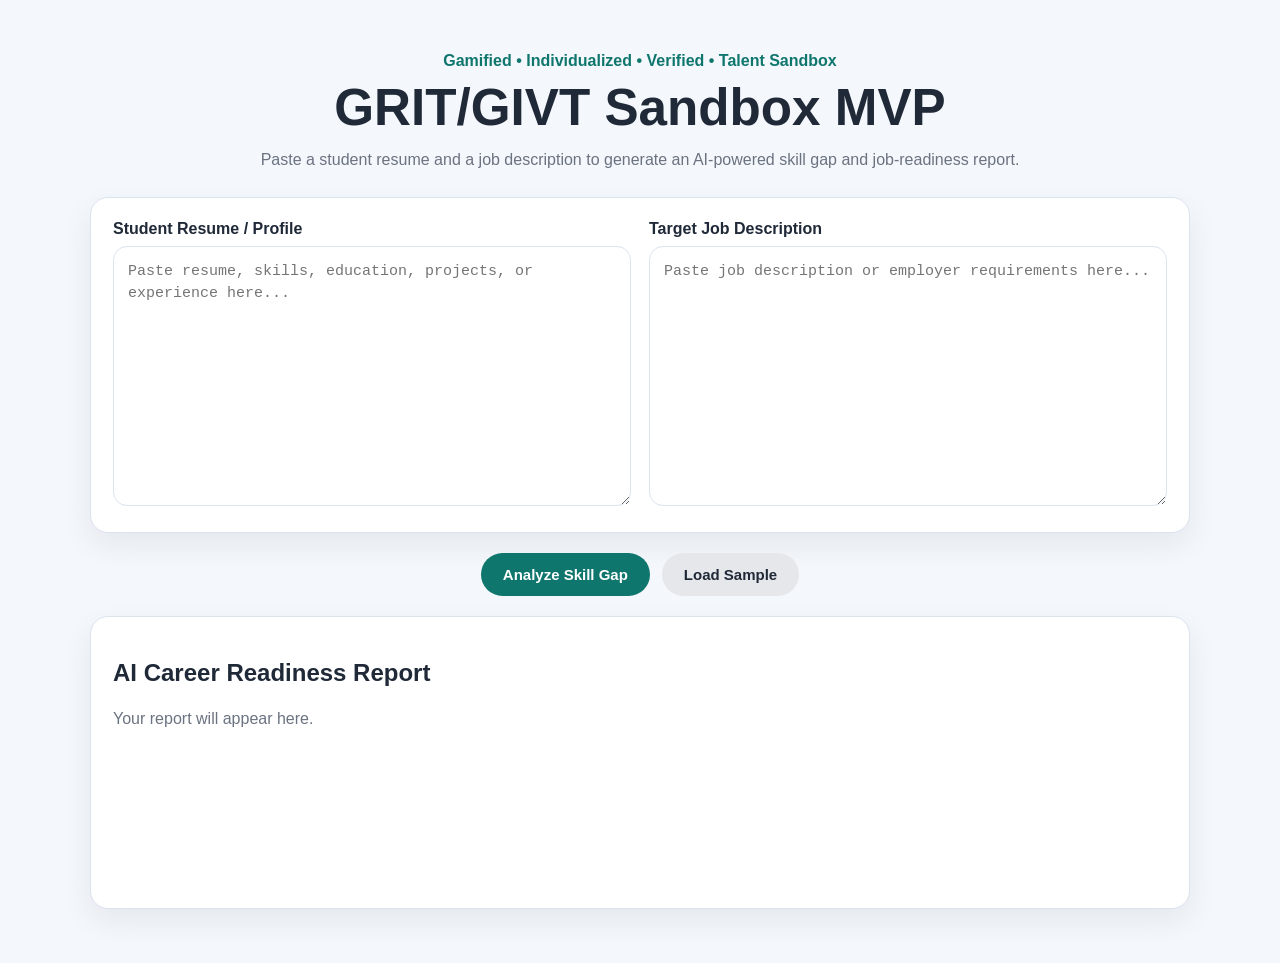
==== index.html @ 6601cc9b "Initial GRIT Sandbox MVP" ====
<!DOCTYPE html>
<html lang="en">
<head>
  <meta charset="UTF-8" />
  <meta name="viewport" content="width=device-width, initial-scale=1.0" />
  <title>GRIT/GIVT Sandbox MVP</title>
  <link rel="stylesheet" href="style.css" />
</head>
<body>
  <main class="container">
    <section class="hero">
      <p class="eyebrow">Gamified • Individualized • Verified • Talent Sandbox</p>
      <h1>GRIT/GIVT Sandbox MVP</h1>
      <p class="subtitle">Paste a student resume and a job description to generate an AI-powered skill gap and job-readiness report.</p>
    </section>

    <section class="card grid">
      <div>
        <label for="resume">Student Resume / Profile</label>
        <textarea id="resume" placeholder="Paste resume, skills, education, projects, or experience here..."></textarea>
      </div>
      <div>
        <label for="jobDescription">Target Job Description</label>
        <textarea id="jobDescription" placeholder="Paste job description or employer requirements here..."></textarea>
      </div>
    </section>

    <section class="actions">
      <button id="analyzeBtn">Analyze Skill Gap</button>
      <button id="demoBtn" class="secondary">Load Sample</button>
    </section>

    <section id="status" class="status hidden"></section>

    <section class="card">
      <h2>AI Career Readiness Report</h2>
      <div id="report" class="report empty">Your report will appear here.</div>
    </section>
  </main>

  <script src="app.js"></script>
</body>
</html>
---- style.css ----
:root {
  --bg: #f4f7fb;
  --card: #ffffff;
  --text: #1f2937;
  --muted: #6b7280;
  --primary: #0f766e;
  --primary-dark: #115e59;
  --border: #dbe3ef;
}

* { box-sizing: border-box; }
body {
  margin: 0;
  font-family: Arial, Helvetica, sans-serif;
  background: var(--bg);
  color: var(--text);
}
.container {
  width: min(1100px, 92%);
  margin: 0 auto;
  padding: 36px 0;
}
.hero {
  text-align: center;
  margin-bottom: 24px;
}
.eyebrow {
  color: var(--primary);
  font-weight: 700;
  margin-bottom: 8px;
}
h1 {
  font-size: clamp(2rem, 4vw, 3.5rem);
  margin: 0 0 10px;
}
.subtitle {
  color: var(--muted);
  max-width: 760px;
  margin: 0 auto;
  line-height: 1.6;
}
.card {
  background: var(--card);
  border: 1px solid var(--border);
  border-radius: 18px;
  padding: 22px;
  box-shadow: 0 12px 30px rgba(31, 41, 55, 0.07);
  margin-bottom: 18px;
}
.grid {
  display: grid;
  grid-template-columns: repeat(2, 1fr);
  gap: 18px;
}
label {
  display: block;
  font-weight: 700;
  margin-bottom: 8px;
}
textarea {
  width: 100%;
  min-height: 260px;
  resize: vertical;
  border: 1px solid var(--border);
  border-radius: 14px;
  padding: 14px;
  font-size: 15px;
  line-height: 1.5;
  outline: none;
}
textarea:focus {
  border-color: var(--primary);
  box-shadow: 0 0 0 3px rgba(15, 118, 110, 0.15);
}
.actions {
  display: flex;
  gap: 12px;
  justify-content: center;
  margin: 20px 0;
}
button {
  border: none;
  background: var(--primary);
  color: white;
  padding: 13px 22px;
  border-radius: 999px;
  font-size: 15px;
  font-weight: 700;
  cursor: pointer;
}
button:hover { background: var(--primary-dark); }
button:disabled { opacity: 0.65; cursor: not-allowed; }
button.secondary {
  background: #e5e7eb;
  color: var(--text);
}
.status {
  padding: 12px 16px;
  border-radius: 12px;
  background: #ecfeff;
  border: 1px solid #a5f3fc;
  margin-bottom: 18px;
  text-align: center;
}
.hidden { display: none; }
.report {
  min-height: 180px;
  white-space: pre-wrap;
  line-height: 1.65;
}
.report.empty { color: var(--muted); }
@media (max-width: 800px) {
  .grid { grid-template-columns: 1fr; }
  .actions { flex-direction: column; }
  button { width: 100%; }
}
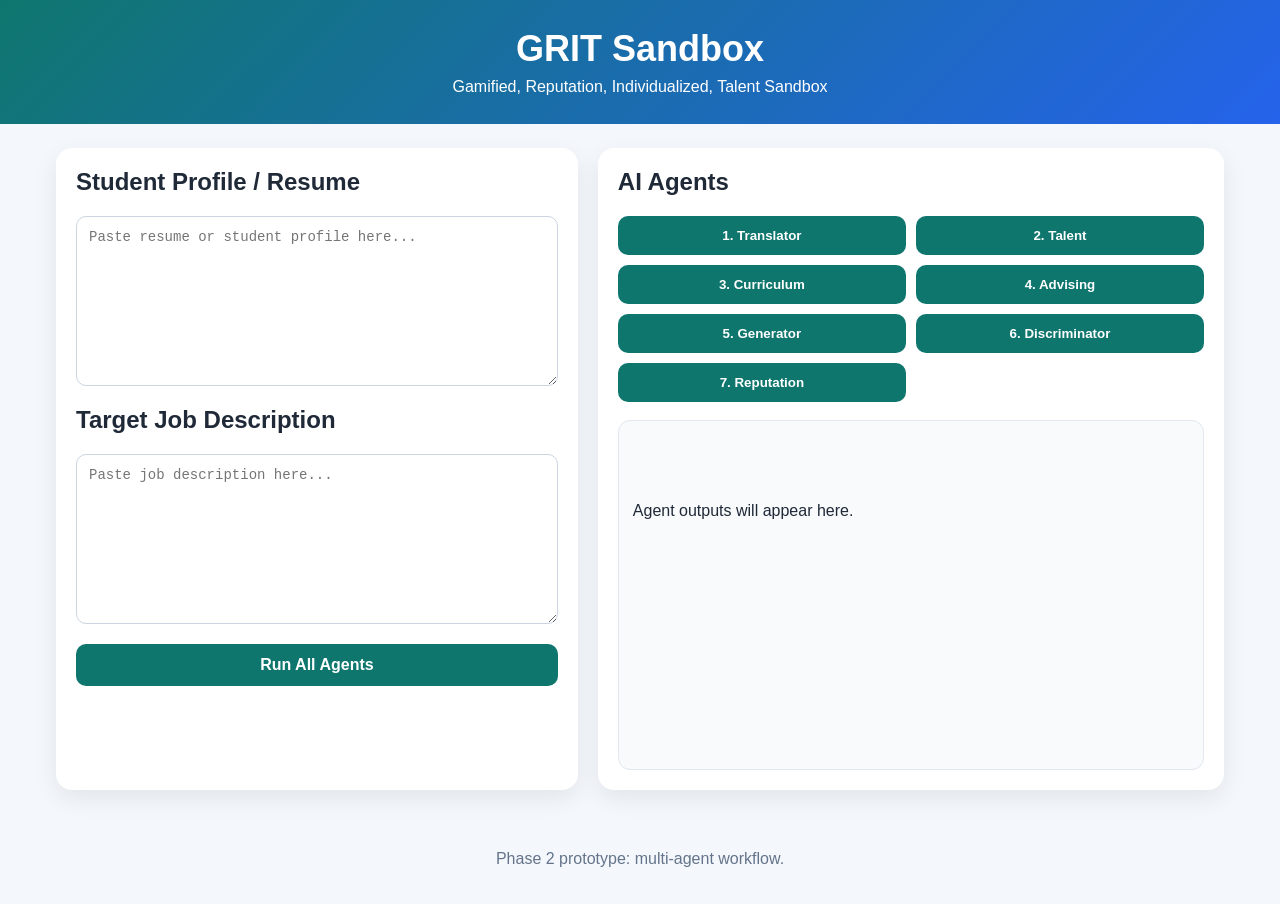
==== commit 7a40b100: "Phase 2 - Multi-Agent Workflow" ====
--- a/index.html
+++ b/index.html
@@ -3,40 +3,47 @@
 <head>
   <meta charset="UTF-8" />
   <meta name="viewport" content="width=device-width, initial-scale=1.0" />
-  <title>GRIT/GIVT Sandbox MVP</title>
+  <title>GRIT Sandbox MVP - Phase 2</title>
   <link rel="stylesheet" href="style.css" />
 </head>
 <body>
-  <main class="container">
-    <section class="hero">
-      <p class="eyebrow">Gamified • Individualized • Verified • Talent Sandbox</p>
-      <h1>GRIT/GIVT Sandbox MVP</h1>
-      <p class="subtitle">Paste a student resume and a job description to generate an AI-powered skill gap and job-readiness report.</p>
+  <header>
+    <h1>GRIT Sandbox</h1>
+    <p>Gamified, Reputation, Individualized, Talent Sandbox</p>
+  </header>
+
+  <main class="layout">
+    <section class="card input-card">
+      <h2>Student Profile / Resume</h2>
+      <textarea id="resume" placeholder="Paste resume or student profile here..."></textarea>
+
+      <h2>Target Job Description</h2>
+      <textarea id="job" placeholder="Paste job description here..."></textarea>
+
+      <button id="runAllBtn">Run All Agents</button>
+      <p id="status"></p>
     </section>
 
-    <section class="card grid">
-      <div>
-        <label for="resume">Student Resume / Profile</label>
-        <textarea id="resume" placeholder="Paste resume, skills, education, projects, or experience here..."></textarea>
+    <section class="card agent-card">
+      <h2>AI Agents</h2>
+      <div class="agent-buttons">
+        <button data-agent="translator">1. Translator</button>
+        <button data-agent="talent">2. Talent</button>
+        <button data-agent="curriculum">3. Curriculum</button>
+        <button data-agent="advising">4. Advising</button>
+        <button data-agent="generator">5. Generator</button>
+        <button data-agent="discriminator">6. Discriminator</button>
+        <button data-agent="reputation">7. Reputation</button>
       </div>
-      <div>
-        <label for="jobDescription">Target Job Description</label>
-        <textarea id="jobDescription" placeholder="Paste job description or employer requirements here..."></textarea>
+      <div id="results" class="results">
+        <p>Agent outputs will appear here.</p>
       </div>
     </section>
+  </main>
 
-    <section class="actions">
-      <button id="analyzeBtn">Analyze Skill Gap</button>
-      <button id="demoBtn" class="secondary">Load Sample</button>
-    </section>
-
-    <section id="status" class="status hidden"></section>
-
-    <section class="card">
-      <h2>AI Career Readiness Report</h2>
-      <div id="report" class="report empty">Your report will appear here.</div>
-    </section>
-  </main>
+  <footer>
+    <p>Phase 2 prototype: multi-agent workflow.</p>
+  </footer>
 
   <script src="app.js"></script>
 </body>
--- a/style.css
+++ b/style.css
@@ -1,116 +1,81 @@
-:root {
-  --bg: #f4f7fb;
-  --card: #ffffff;
-  --text: #1f2937;
-  --muted: #6b7280;
-  --primary: #0f766e;
-  --primary-dark: #115e59;
-  --border: #dbe3ef;
-}
-
 * { box-sizing: border-box; }
 body {
   margin: 0;
-  font-family: Arial, Helvetica, sans-serif;
-  background: var(--bg);
-  color: var(--text);
+  font-family: Arial, sans-serif;
+  background: #f4f7fb;
+  color: #1f2937;
 }
-.container {
-  width: min(1100px, 92%);
-  margin: 0 auto;
-  padding: 36px 0;
+header {
+  background: linear-gradient(135deg, #0f766e, #2563eb);
+  color: white;
+  padding: 28px;
+  text-align: center;
 }
-.hero {
-  text-align: center;
-  margin-bottom: 24px;
-}
-.eyebrow {
-  color: var(--primary);
-  font-weight: 700;
-  margin-bottom: 8px;
-}
-h1 {
-  font-size: clamp(2rem, 4vw, 3.5rem);
-  margin: 0 0 10px;
-}
-.subtitle {
-  color: var(--muted);
-  max-width: 760px;
-  margin: 0 auto;
-  line-height: 1.6;
+header h1 { margin: 0; font-size: 36px; }
+header p { margin: 8px 0 0; }
+.layout {
+  max-width: 1200px;
+  margin: 24px auto;
+  padding: 0 16px;
+  display: grid;
+  grid-template-columns: 1fr 1.2fr;
+  gap: 20px;
 }
 .card {
-  background: var(--card);
-  border: 1px solid var(--border);
-  border-radius: 18px;
-  padding: 22px;
-  box-shadow: 0 12px 30px rgba(31, 41, 55, 0.07);
-  margin-bottom: 18px;
+  background: white;
+  border-radius: 16px;
+  padding: 20px;
+  box-shadow: 0 8px 24px rgba(15, 23, 42, 0.08);
 }
-.grid {
-  display: grid;
-  grid-template-columns: repeat(2, 1fr);
-  gap: 18px;
-}
-label {
-  display: block;
-  font-weight: 700;
-  margin-bottom: 8px;
-}
+h2 { margin-top: 0; }
 textarea {
   width: 100%;
-  min-height: 260px;
+  height: 170px;
+  padding: 12px;
+  margin-bottom: 16px;
+  border: 1px solid #cbd5e1;
+  border-radius: 10px;
   resize: vertical;
-  border: 1px solid var(--border);
-  border-radius: 14px;
-  padding: 14px;
-  font-size: 15px;
-  line-height: 1.5;
-  outline: none;
-}
-textarea:focus {
-  border-color: var(--primary);
-  box-shadow: 0 0 0 3px rgba(15, 118, 110, 0.15);
-}
-.actions {
-  display: flex;
-  gap: 12px;
-  justify-content: center;
-  margin: 20px 0;
+  font-size: 14px;
 }
 button {
-  border: none;
-  background: var(--primary);
+  border: 0;
+  border-radius: 10px;
+  padding: 12px 14px;
+  background: #0f766e;
   color: white;
-  padding: 13px 22px;
-  border-radius: 999px;
-  font-size: 15px;
   font-weight: 700;
   cursor: pointer;
 }
-button:hover { background: var(--primary-dark); }
-button:disabled { opacity: 0.65; cursor: not-allowed; }
-button.secondary {
-  background: #e5e7eb;
-  color: var(--text);
+button:hover { background: #115e59; }
+#runAllBtn { width: 100%; font-size: 16px; }
+.agent-buttons {
+  display: grid;
+  grid-template-columns: repeat(2, minmax(0, 1fr));
+  gap: 10px;
+  margin-bottom: 18px;
 }
-.status {
-  padding: 12px 16px;
+.results {
+  background: #f8fafc;
+  border: 1px solid #e2e8f0;
   border-radius: 12px;
-  background: #ecfeff;
-  border: 1px solid #a5f3fc;
-  margin-bottom: 18px;
-  text-align: center;
+  padding: 14px;
+  min-height: 350px;
+  white-space: pre-wrap;
+  line-height: 1.5;
 }
-.hidden { display: none; }
-.report {
-  min-height: 180px;
-  white-space: pre-wrap;
-  line-height: 1.65;
+.agent-output {
+  border-bottom: 1px solid #e2e8f0;
+  padding-bottom: 16px;
+  margin-bottom: 16px;
 }
-.report.empty { color: var(--muted); }
-@media (max-width: 800px) {
-  .grid { grid-template-columns: 1fr; }
-  .actions { flex-direction: column; }
-  button { width: 100%; }
+.agent-output h3 {
+  color: #0f766e;
+  margin-bottom: 8px;
 }
+#status { color: #2563eb; font-weight: 700; }
+footer { text-align: center; padding: 20px; color: #64748b; }
+@media (max-width: 850px) {
+  .layout { grid-template-columns: 1fr; }
+  .agent-buttons { grid-template-columns: 1fr; }
+}
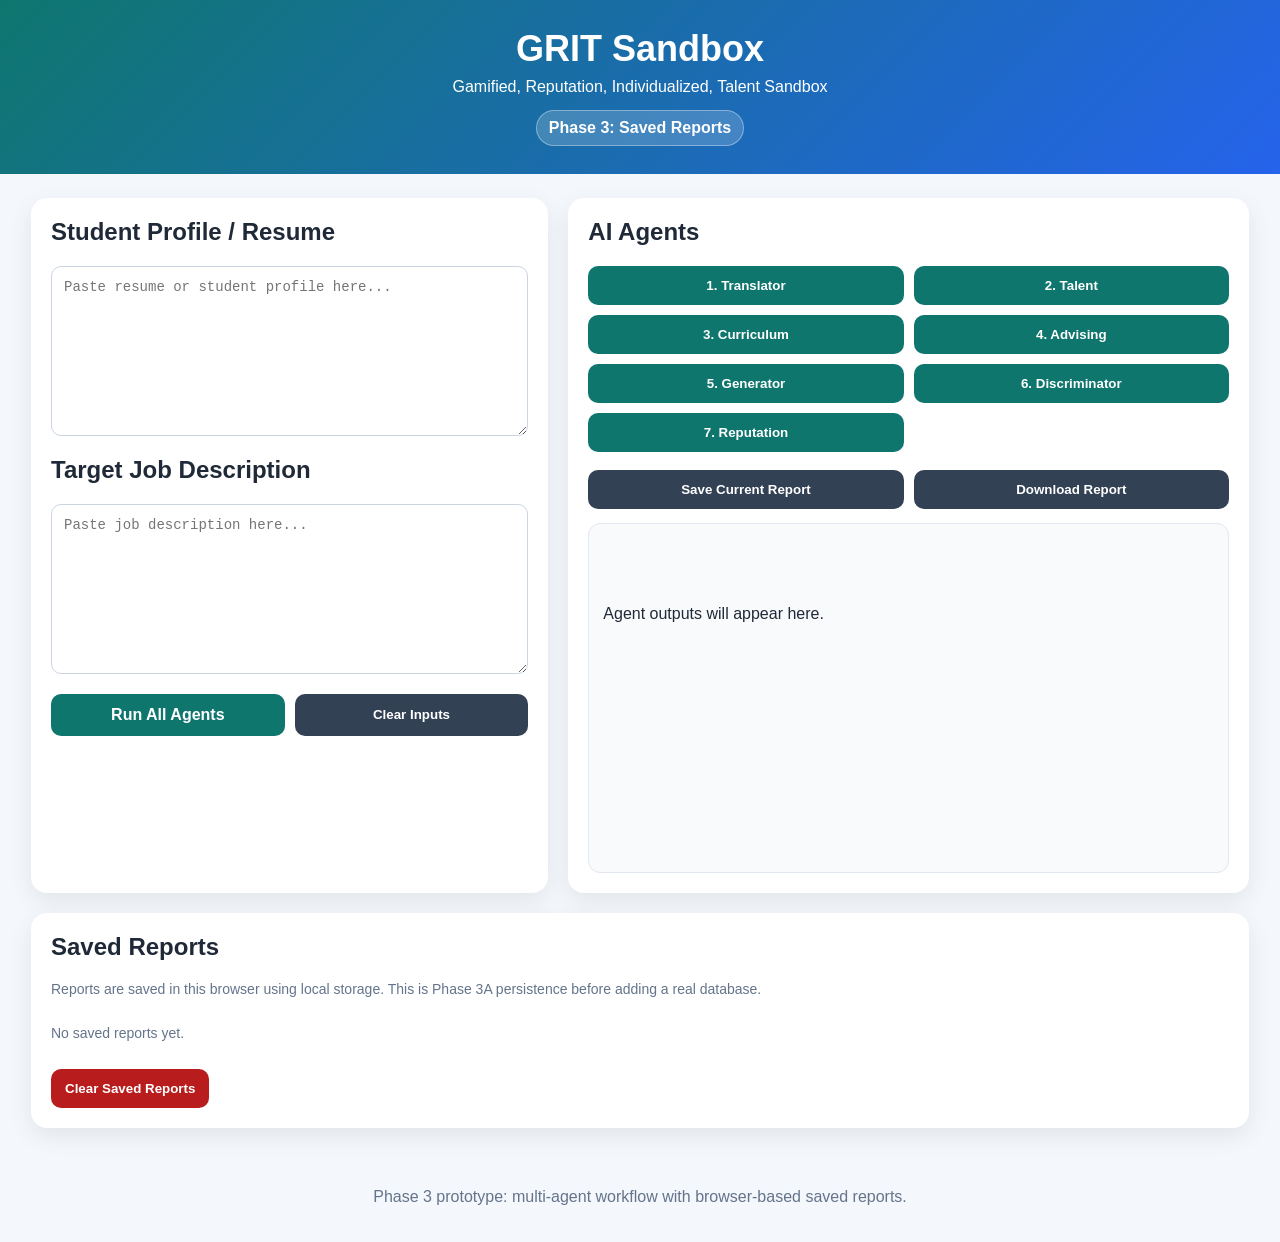
==== commit 48e6aa24: "Add files via upload" ====
--- a/index.html
+++ b/index.html
@@ -3,13 +3,14 @@
 <head>
   <meta charset="UTF-8" />
   <meta name="viewport" content="width=device-width, initial-scale=1.0" />
-  <title>GRIT Sandbox MVP - Phase 2</title>
+  <title>GRIT Sandbox MVP - Phase 3</title>
   <link rel="stylesheet" href="style.css" />
 </head>
 <body>
   <header>
     <h1>GRIT Sandbox</h1>
     <p>Gamified, Reputation, Individualized, Talent Sandbox</p>
+    <span class="phase-pill">Phase 3: Saved Reports</span>
   </header>
 
   <main class="layout">
@@ -20,7 +21,10 @@
       <h2>Target Job Description</h2>
       <textarea id="job" placeholder="Paste job description here..."></textarea>
 
-      <button id="runAllBtn">Run All Agents</button>
+      <div class="button-row">
+        <button id="runAllBtn">Run All Agents</button>
+        <button id="clearBtn" class="secondary">Clear Inputs</button>
+      </div>
       <p id="status"></p>
     </section>
 
@@ -35,14 +39,27 @@
         <button data-agent="discriminator">6. Discriminator</button>
         <button data-agent="reputation">7. Reputation</button>
       </div>
+
+      <div class="report-actions">
+        <button id="saveReportBtn" class="secondary">Save Current Report</button>
+        <button id="downloadReportBtn" class="secondary">Download Report</button>
+      </div>
+
       <div id="results" class="results">
         <p>Agent outputs will appear here.</p>
       </div>
     </section>
+
+    <section class="card history-card">
+      <h2>Saved Reports</h2>
+      <p class="small">Reports are saved in this browser using local storage. This is Phase 3A persistence before adding a real database.</p>
+      <div id="historyList" class="history-list"></div>
+      <button id="clearHistoryBtn" class="danger">Clear Saved Reports</button>
+    </section>
   </main>
 
   <footer>
-    <p>Phase 2 prototype: multi-agent workflow.</p>
+    <p>Phase 3 prototype: multi-agent workflow with browser-based saved reports.</p>
   </footer>
 
   <script src="app.js"></script>
--- a/style.css
+++ b/style.css
@@ -12,13 +12,21 @@
   text-align: center;
 }
 header h1 { margin: 0; font-size: 36px; }
-header p { margin: 8px 0 0; }
+header p { margin: 8px 0 14px; }
+.phase-pill {
+  display: inline-block;
+  background: rgba(255,255,255,0.18);
+  border: 1px solid rgba(255,255,255,0.35);
+  padding: 8px 12px;
+  border-radius: 999px;
+  font-weight: 700;
+}
 .layout {
-  max-width: 1200px;
+  max-width: 1250px;
   margin: 24px auto;
   padding: 0 16px;
   display: grid;
-  grid-template-columns: 1fr 1.2fr;
+  grid-template-columns: 0.95fr 1.25fr;
   gap: 20px;
 }
 .card {
@@ -27,6 +35,7 @@
   padding: 20px;
   box-shadow: 0 8px 24px rgba(15, 23, 42, 0.08);
 }
+.history-card { grid-column: 1 / -1; }
 h2 { margin-top: 0; }
 textarea {
   width: 100%;
@@ -48,13 +57,23 @@
   cursor: pointer;
 }
 button:hover { background: #115e59; }
-#runAllBtn { width: 100%; font-size: 16px; }
+.secondary { background: #334155; }
+.secondary:hover { background: #1e293b; }
+.danger { background: #b91c1c; margin-top: 14px; }
+.danger:hover { background: #991b1b; }
+.button-row, .report-actions {
+  display: grid;
+  grid-template-columns: 1fr 1fr;
+  gap: 10px;
+}
+#runAllBtn { font-size: 16px; }
 .agent-buttons {
   display: grid;
   grid-template-columns: repeat(2, minmax(0, 1fr));
   gap: 10px;
   margin-bottom: 18px;
 }
+.report-actions { margin-bottom: 14px; }
 .results {
   background: #f8fafc;
   border: 1px solid #e2e8f0;
@@ -74,8 +93,22 @@
   margin-bottom: 8px;
 }
 #status { color: #2563eb; font-weight: 700; }
+.small { color: #64748b; font-size: 14px; }
+.history-list {
+  display: grid;
+  gap: 12px;
+}
+.history-item {
+  border: 1px solid #e2e8f0;
+  border-radius: 12px;
+  padding: 14px;
+  background: #f8fafc;
+}
+.history-item h3 { margin: 0 0 8px; color: #0f766e; }
+.history-meta { color: #64748b; font-size: 13px; margin-bottom: 10px; }
+.history-buttons { display: flex; gap: 10px; flex-wrap: wrap; }
 footer { text-align: center; padding: 20px; color: #64748b; }
 @media (max-width: 850px) {
   .layout { grid-template-columns: 1fr; }
-  .agent-buttons { grid-template-columns: 1fr; }
+  .agent-buttons, .button-row, .report-actions { grid-template-columns: 1fr; }
 }
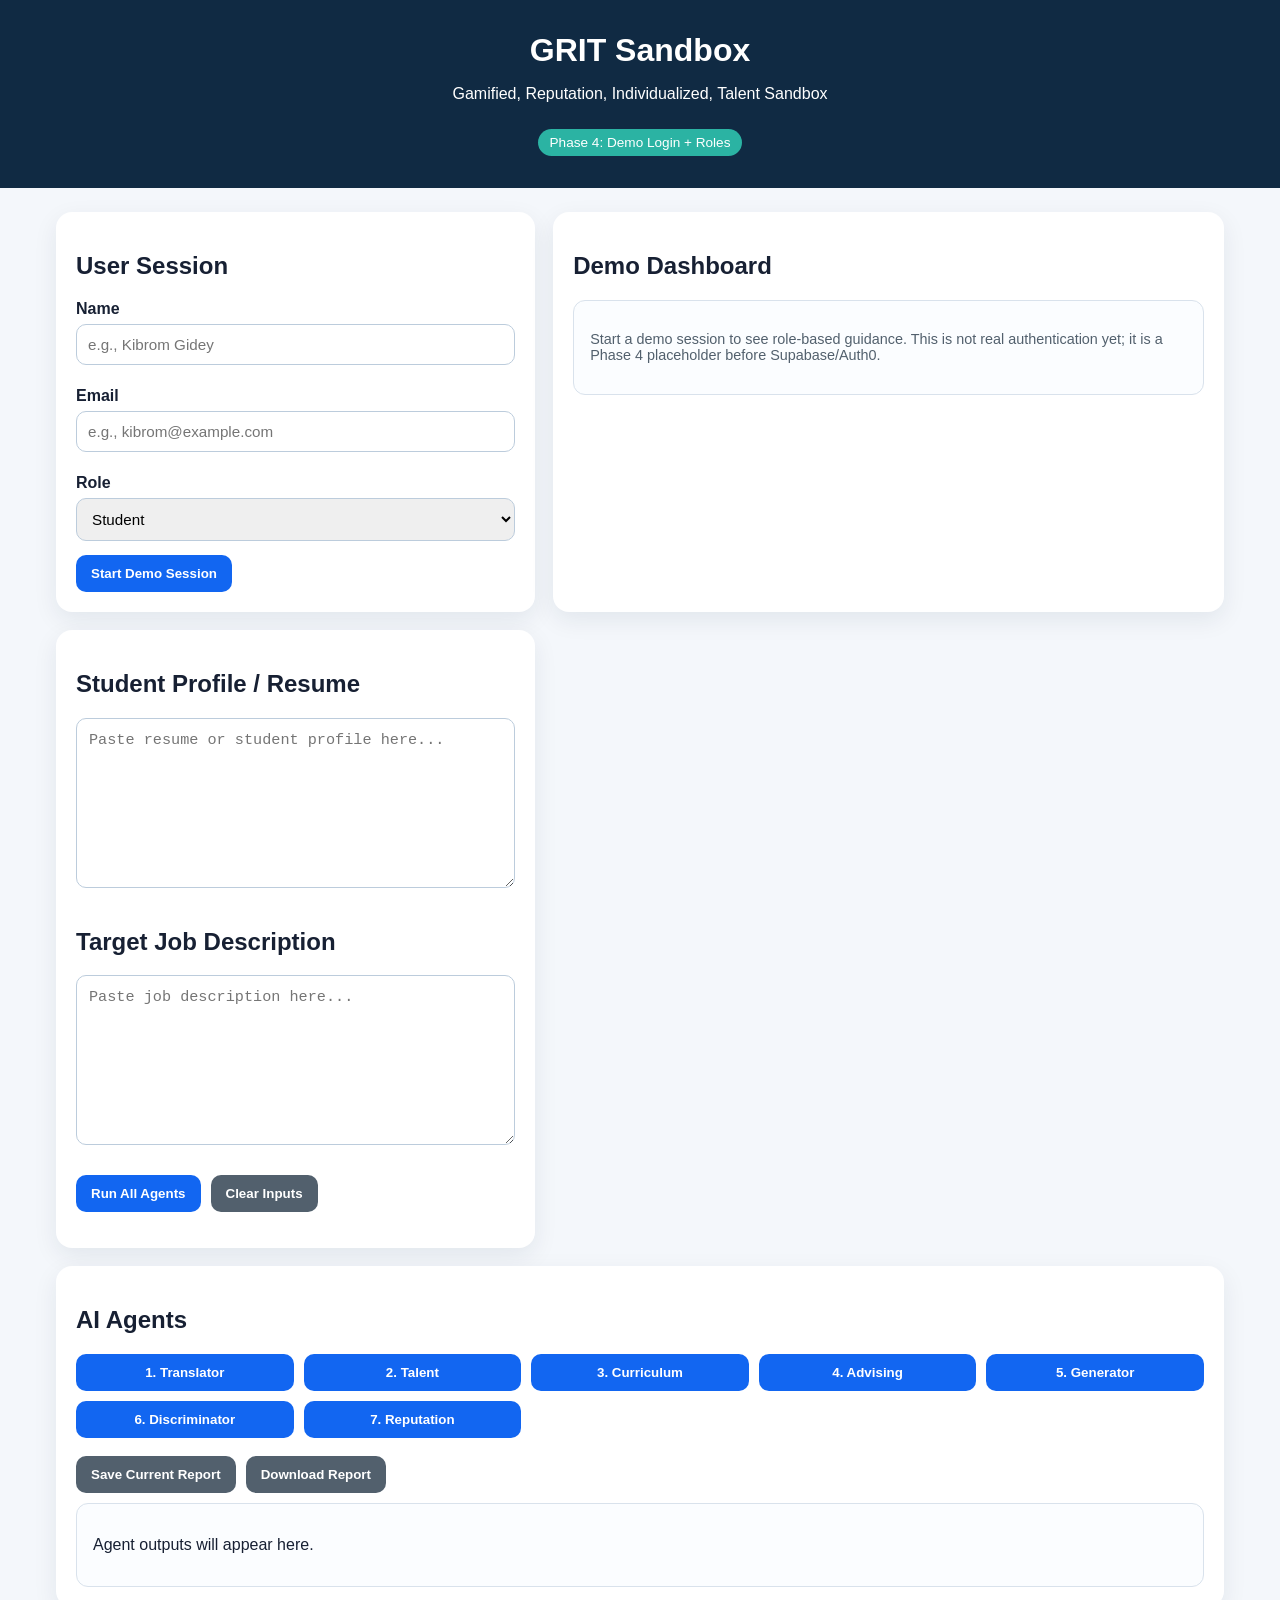
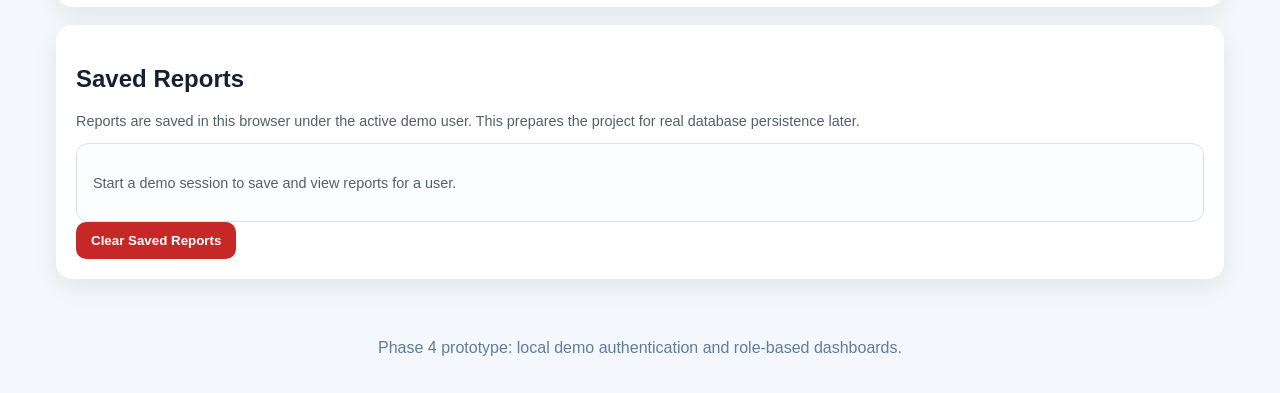
==== commit 3ac74b97: "Phase 4 - Demo Login and Role Dashboard" ====
--- a/index.html
+++ b/index.html
@@ -3,17 +3,55 @@
 <head>
   <meta charset="UTF-8" />
   <meta name="viewport" content="width=device-width, initial-scale=1.0" />
-  <title>GRIT Sandbox MVP - Phase 3</title>
+  <title>GRIT Sandbox MVP - Phase 4</title>
   <link rel="stylesheet" href="style.css" />
 </head>
 <body>
   <header>
     <h1>GRIT Sandbox</h1>
     <p>Gamified, Reputation, Individualized, Talent Sandbox</p>
-    <span class="phase-pill">Phase 3: Saved Reports</span>
+    <span class="phase-pill">Phase 4: Demo Login + Roles</span>
   </header>
 
   <main class="layout">
+    <section class="card profile-card">
+      <h2>User Session</h2>
+      <div id="loggedOutBox">
+        <label for="userName">Name</label>
+        <input id="userName" type="text" placeholder="e.g., Kibrom Gidey" />
+
+        <label for="userEmail">Email</label>
+        <input id="userEmail" type="email" placeholder="e.g., kibrom@example.com" />
+
+        <label for="userRole">Role</label>
+        <select id="userRole">
+          <option value="student">Student</option>
+          <option value="advisor">Advisor</option>
+          <option value="verifier">Verifier</option>
+          <option value="admin">Admin</option>
+        </select>
+
+        <button id="loginBtn">Start Demo Session</button>
+      </div>
+
+      <div id="loggedInBox" class="hidden">
+        <div class="profile-summary">
+          <div class="avatar" id="avatar">U</div>
+          <div>
+            <h3 id="profileName">User</h3>
+            <p id="profileEmail" class="small"></p>
+            <p><span id="profileRole" class="role-pill">Student</span></p>
+          </div>
+        </div>
+        <button id="logoutBtn" class="secondary">Sign Out Demo Session</button>
+      </div>
+    </section>
+
+    <section class="card dashboard-card">
+      <h2 id="dashboardTitle">Student Dashboard</h2>
+      <div id="dashboardContent" class="dashboard-content"></div>
+    </section>
+
     <section class="card input-card">
       <h2>Student Profile / Resume</h2>
       <textarea id="resume" placeholder="Paste resume or student profile here..."></textarea>
@@ -52,14 +90,14 @@
 
     <section class="card history-card">
       <h2>Saved Reports</h2>
-      <p class="small">Reports are saved in this browser using local storage. This is Phase 3A persistence before adding a real database.</p>
+      <p class="small">Reports are saved in this browser under the active demo user. This prepares the project for real database persistence later.</p>
       <div id="historyList" class="history-list"></div>
       <button id="clearHistoryBtn" class="danger">Clear Saved Reports</button>
     </section>
   </main>
 
   <footer>
-    <p>Phase 3 prototype: multi-agent workflow with browser-based saved reports.</p>
+    <p>Phase 4 prototype: local demo authentication and role-based dashboards.</p>
   </footer>
 
   <script src="app.js"></script>
--- a/style.css
+++ b/style.css
@@ -3,112 +3,135 @@
   margin: 0;
   font-family: Arial, sans-serif;
   background: #f4f7fb;
-  color: #1f2937;
+  color: #172033;
 }
 header {
-  background: linear-gradient(135deg, #0f766e, #2563eb);
+  text-align: center;
+  padding: 32px 16px;
+  background: #102a43;
   color: white;
-  padding: 28px;
-  text-align: center;
 }
-header h1 { margin: 0; font-size: 36px; }
-header p { margin: 8px 0 14px; }
-.phase-pill {
+header h1 { margin: 0 0 8px; }
+.phase-pill, .role-pill {
   display: inline-block;
-  background: rgba(255,255,255,0.18);
-  border: 1px solid rgba(255,255,255,0.35);
-  padding: 8px 12px;
+  margin-top: 10px;
+  padding: 6px 12px;
   border-radius: 999px;
-  font-weight: 700;
+  background: #2bb3a3;
+  color: white;
+  font-size: 0.85rem;
 }
 .layout {
-  max-width: 1250px;
+  display: grid;
+  grid-template-columns: 1fr 1.4fr;
+  gap: 18px;
+  max-width: 1200px;
   margin: 24px auto;
   padding: 0 16px;
-  display: grid;
-  grid-template-columns: 0.95fr 1.25fr;
-  gap: 20px;
 }
 .card {
   background: white;
   border-radius: 16px;
   padding: 20px;
-  box-shadow: 0 8px 24px rgba(15, 23, 42, 0.08);
+  box-shadow: 0 8px 24px rgba(16, 42, 67, 0.08);
 }
-.history-card { grid-column: 1 / -1; }
-h2 { margin-top: 0; }
+.agent-card, .history-card { grid-column: span 2; }
 textarea {
   width: 100%;
-  height: 170px;
+  min-height: 170px;
+  resize: vertical;
   padding: 12px;
   margin-bottom: 16px;
-  border: 1px solid #cbd5e1;
+  border: 1px solid #bcccdc;
   border-radius: 10px;
-  resize: vertical;
-  font-size: 14px;
+  font-size: 0.95rem;
+}
+input, select {
+  width: 100%;
+  padding: 11px;
+  margin: 6px 0 14px;
+  border: 1px solid #bcccdc;
+  border-radius: 10px;
+  font-size: 0.95rem;
+}
+label {
+  display: block;
+  font-weight: 700;
+  margin-top: 8px;
 }
 button {
-  border: 0;
+  border: none;
+  padding: 11px 15px;
   border-radius: 10px;
-  padding: 12px 14px;
-  background: #0f766e;
+  cursor: pointer;
+  background: #1266f1;
   color: white;
   font-weight: 700;
-  cursor: pointer;
 }
-button:hover { background: #115e59; }
-.secondary { background: #334155; }
-.secondary:hover { background: #1e293b; }
-.danger { background: #b91c1c; margin-top: 14px; }
-.danger:hover { background: #991b1b; }
-.button-row, .report-actions {
-  display: grid;
-  grid-template-columns: 1fr 1fr;
+button:hover { opacity: 0.9; }
+.secondary { background: #52606d; }
+.danger { background: #c62828; }
+.button-row, .report-actions, .history-buttons {
+  display: flex;
+  flex-wrap: wrap;
   gap: 10px;
+  margin: 10px 0;
 }
-#runAllBtn { font-size: 16px; }
 .agent-buttons {
   display: grid;
-  grid-template-columns: repeat(2, minmax(0, 1fr));
+  grid-template-columns: repeat(auto-fit, minmax(180px, 1fr));
   gap: 10px;
   margin-bottom: 18px;
 }
-.report-actions { margin-bottom: 14px; }
-.results {
-  background: #f8fafc;
-  border: 1px solid #e2e8f0;
+.results, .history-list, .dashboard-content {
+  border: 1px solid #d9e2ec;
+  background: #fbfdff;
   border-radius: 12px;
-  padding: 14px;
-  min-height: 350px;
-  white-space: pre-wrap;
-  line-height: 1.5;
+  padding: 16px;
 }
 .agent-output {
-  border-bottom: 1px solid #e2e8f0;
+  border-bottom: 1px solid #d9e2ec;
   padding-bottom: 16px;
   margin-bottom: 16px;
 }
-.agent-output h3 {
-  color: #0f766e;
-  margin-bottom: 8px;
-}
-#status { color: #2563eb; font-weight: 700; }
-.small { color: #64748b; font-size: 14px; }
-.history-list {
-  display: grid;
-  gap: 12px;
+.agent-output:last-child { border-bottom: none; }
+.agent-output h3 { color: #102a43; }
+.small {
+  font-size: 0.9rem;
+  color: #52606d;
 }
 .history-item {
-  border: 1px solid #e2e8f0;
-  border-radius: 12px;
-  padding: 14px;
-  background: #f8fafc;
+  border-bottom: 1px solid #d9e2ec;
+  padding: 12px 0;
 }
-.history-item h3 { margin: 0 0 8px; color: #0f766e; }
-.history-meta { color: #64748b; font-size: 13px; margin-bottom: 10px; }
-.history-buttons { display: flex; gap: 10px; flex-wrap: wrap; }
-footer { text-align: center; padding: 20px; color: #64748b; }
-@media (max-width: 850px) {
+.history-item:last-child { border-bottom: none; }
+.history-meta {
+  color: #627d98;
+  font-size: 0.85rem;
+}
+.profile-summary {
+  display: flex;
+  gap: 14px;
+  align-items: center;
+}
+.avatar {
+  width: 56px;
+  height: 56px;
+  border-radius: 50%;
+  display: grid;
+  place-items: center;
+  background: #1266f1;
+  color: white;
+  font-weight: 800;
+  font-size: 1.4rem;
+}
+.hidden { display: none; }
+footer {
+  text-align: center;
+  padding: 20px;
+  color: #627d98;
+}
+@media (max-width: 800px) {
   .layout { grid-template-columns: 1fr; }
-  .agent-buttons, .button-row, .report-actions { grid-template-columns: 1fr; }
+  .agent-card, .history-card { grid-column: span 1; }
 }
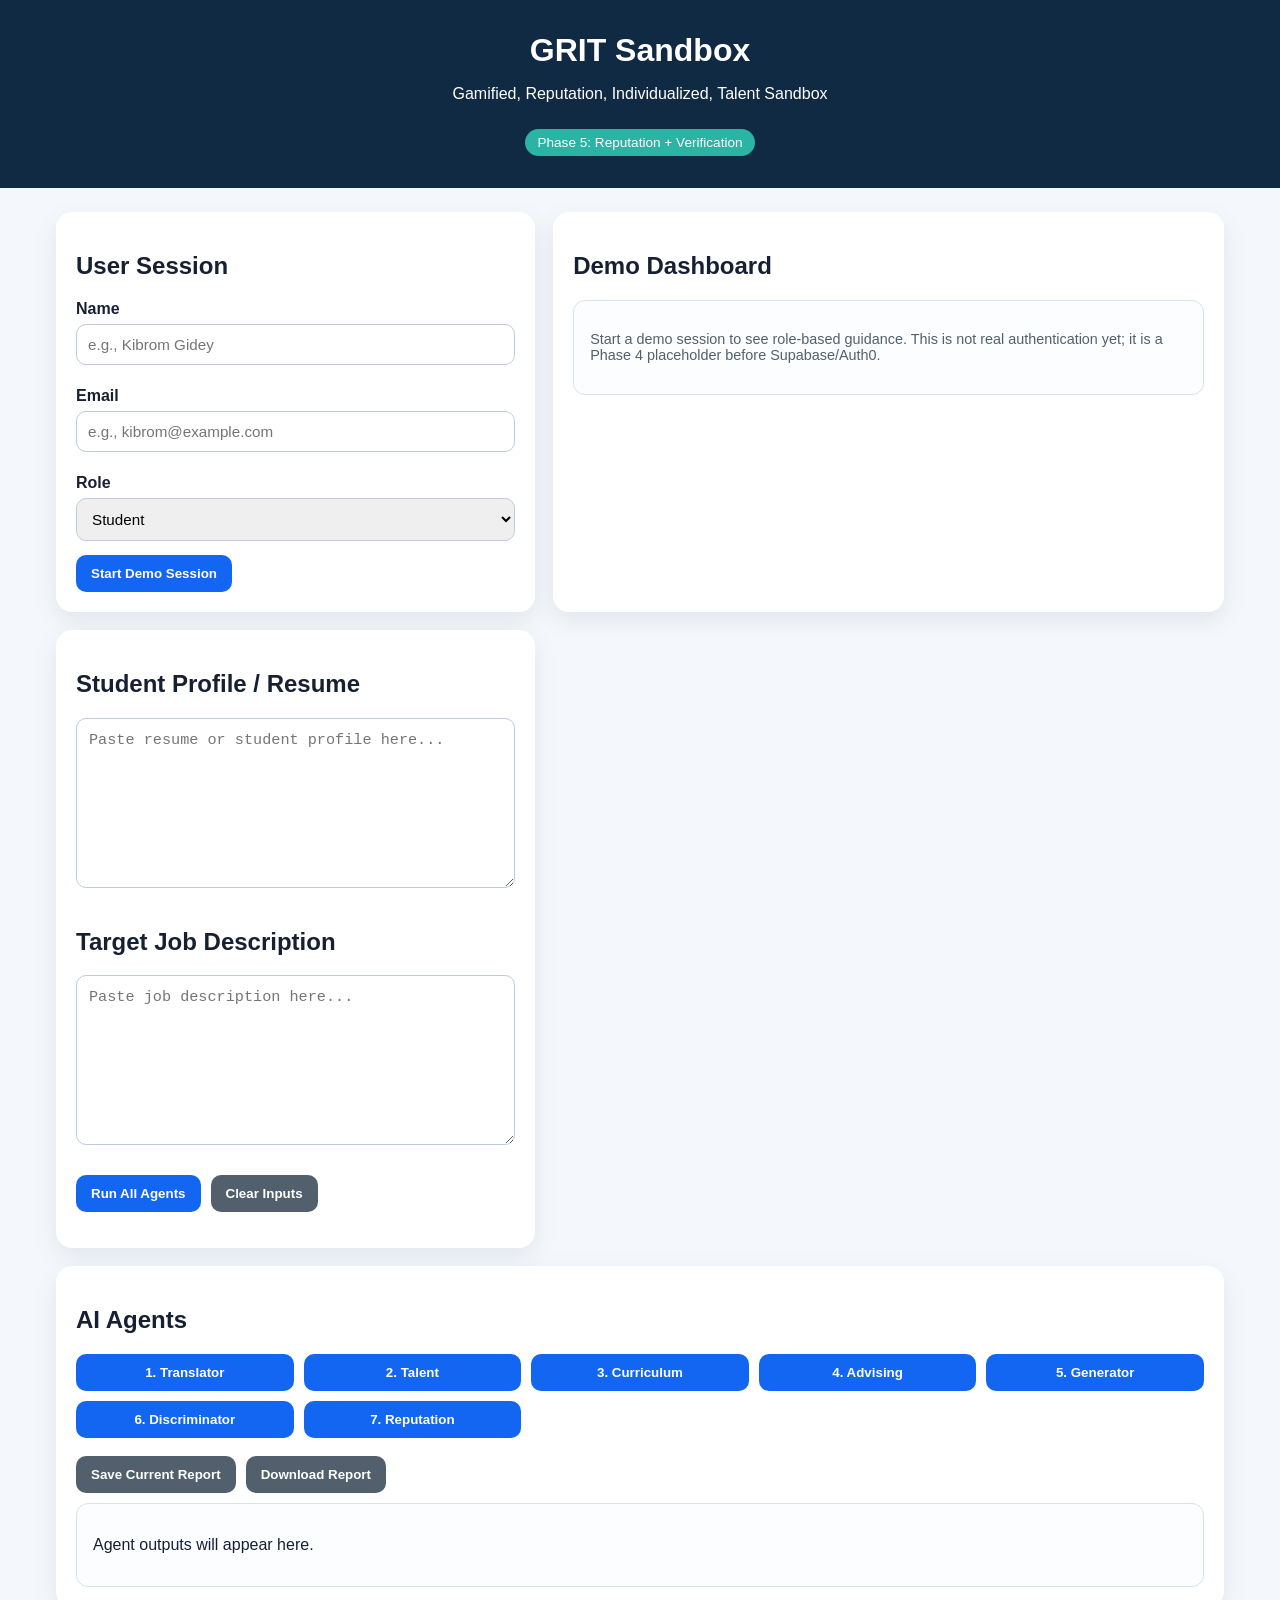
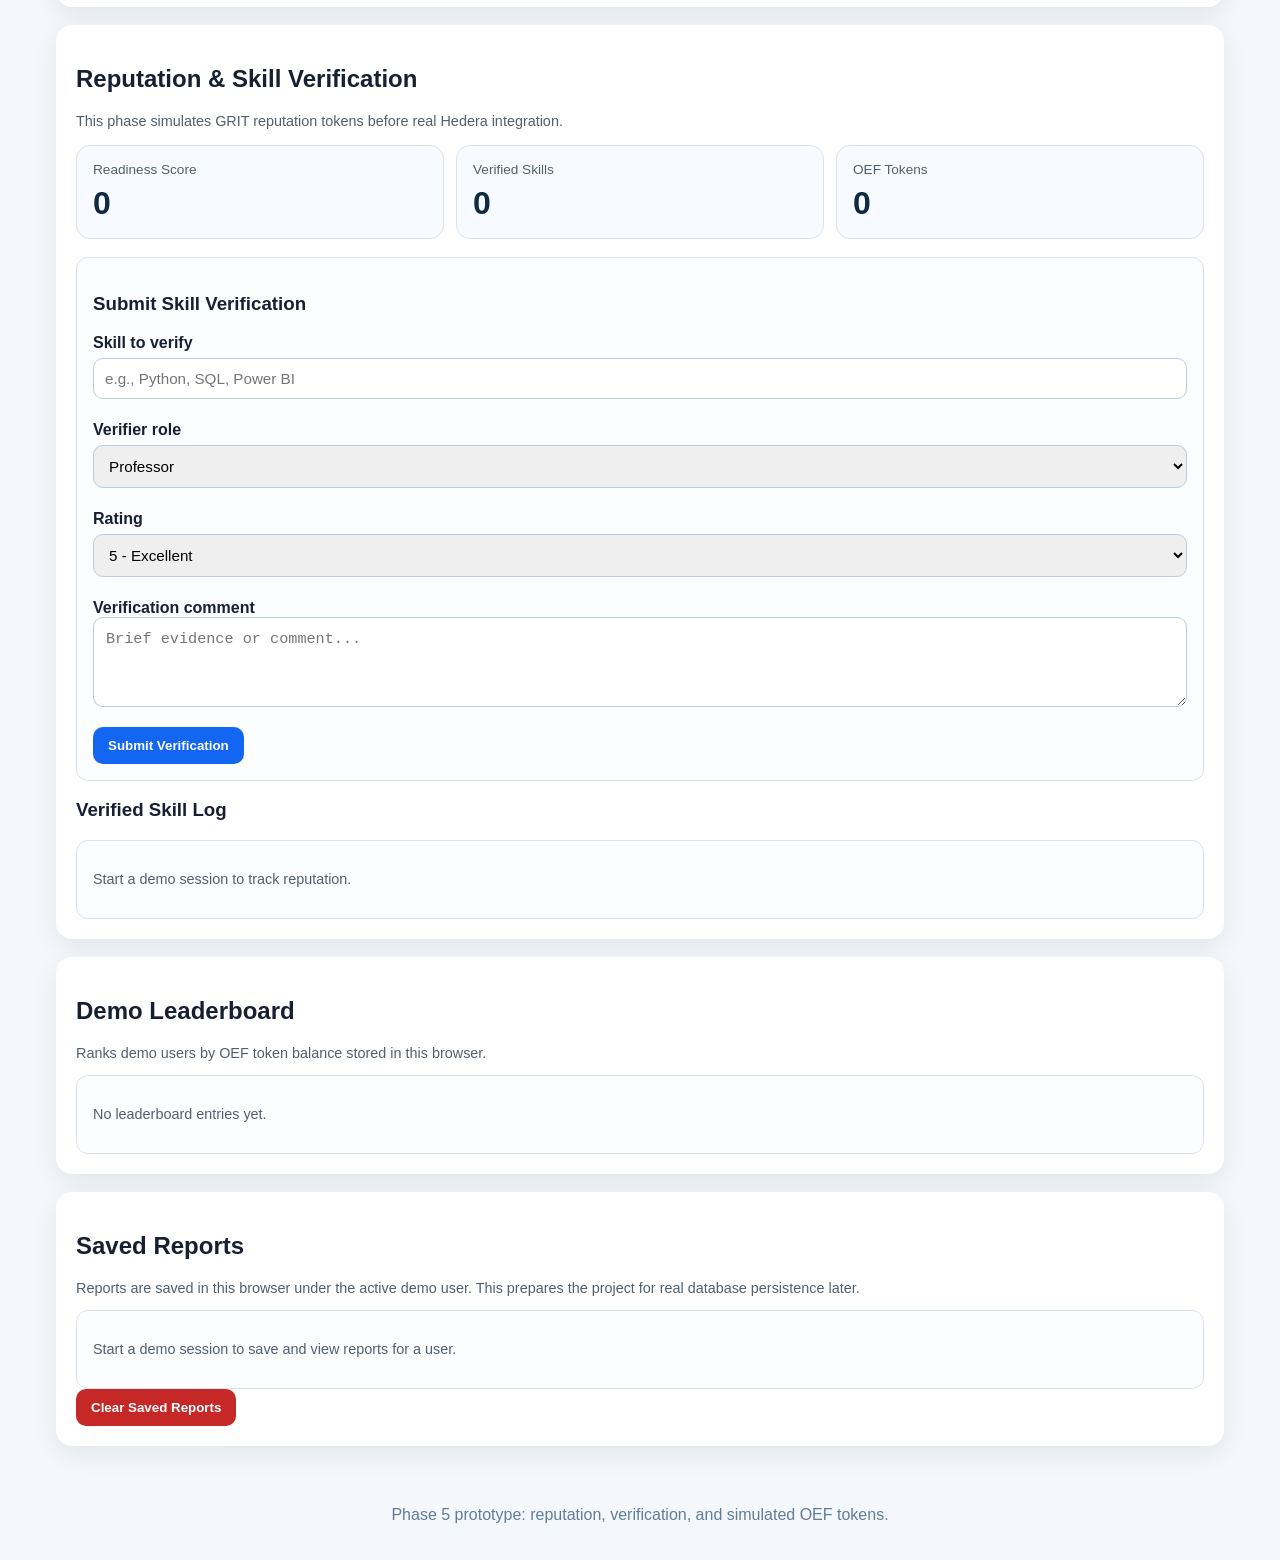
==== commit 6cadfca9: "Phase 5 - Reputation and Verification" ====
--- a/index.html
+++ b/index.html
@@ -3,14 +3,14 @@
 <head>
   <meta charset="UTF-8" />
   <meta name="viewport" content="width=device-width, initial-scale=1.0" />
-  <title>GRIT Sandbox MVP - Phase 4</title>
+  <title>GRIT Sandbox MVP - Phase 5</title>
   <link rel="stylesheet" href="style.css" />
 </head>
 <body>
   <header>
     <h1>GRIT Sandbox</h1>
     <p>Gamified, Reputation, Individualized, Talent Sandbox</p>
-    <span class="phase-pill">Phase 4: Demo Login + Roles</span>
+    <span class="phase-pill">Phase 5: Reputation + Verification</span>
   </header>
 
   <main class="layout">
@@ -88,6 +88,63 @@
       </div>
     </section>
 
+    <section class="card reputation-card">
+      <h2>Reputation & Skill Verification</h2>
+      <p class="small">This phase simulates GRIT reputation tokens before real Hedera integration.</p>
+
+      <div class="score-grid">
+        <div class="score-box">
+          <span class="score-label">Readiness Score</span>
+          <strong id="readinessScore">0</strong>
+        </div>
+        <div class="score-box">
+          <span class="score-label">Verified Skills</span>
+          <strong id="verifiedSkillCount">0</strong>
+        </div>
+        <div class="score-box">
+          <span class="score-label">OEF Tokens</span>
+          <strong id="oefBalance">0</strong>
+        </div>
+      </div>
+
+      <div class="verification-form">
+        <h3>Submit Skill Verification</h3>
+        <label for="skillName">Skill to verify</label>
+        <input id="skillName" type="text" placeholder="e.g., Python, SQL, Power BI" />
+
+        <label for="verifierRole">Verifier role</label>
+        <select id="verifierRole">
+          <option value="professor">Professor</option>
+          <option value="employer">Employer</option>
+          <option value="advisor">Advisor</option>
+          <option value="peer">Peer</option>
+        </select>
+
+        <label for="rating">Rating</label>
+        <select id="rating">
+          <option value="5">5 - Excellent</option>
+          <option value="4">4 - Good</option>
+          <option value="3">3 - Acceptable</option>
+          <option value="2">2 - Needs improvement</option>
+          <option value="1">1 - Weak evidence</option>
+        </select>
+
+        <label for="verificationComment">Verification comment</label>
+        <textarea id="verificationComment" class="small-textarea" placeholder="Brief evidence or comment..."></textarea>
+
+        <button id="verifySkillBtn">Submit Verification</button>
+      </div>
+
+      <h3>Verified Skill Log</h3>
+      <div id="verificationLog" class="history-list"></div>
+    </section>
+
+    <section class="card leaderboard-card">
+      <h2>Demo Leaderboard</h2>
+      <p class="small">Ranks demo users by OEF token balance stored in this browser.</p>
+      <div id="leaderboardList" class="history-list"></div>
+    </section>
+
     <section class="card history-card">
       <h2>Saved Reports</h2>
       <p class="small">Reports are saved in this browser under the active demo user. This prepares the project for real database persistence later.</p>
@@ -97,7 +154,7 @@
   </main>
 
   <footer>
-    <p>Phase 4 prototype: local demo authentication and role-based dashboards.</p>
+    <p>Phase 5 prototype: reputation, verification, and simulated OEF tokens.</p>
   </footer>
 
   <script src="app.js"></script>
--- a/style.css
+++ b/style.css
@@ -35,7 +35,7 @@
   padding: 20px;
   box-shadow: 0 8px 24px rgba(16, 42, 67, 0.08);
 }
-.agent-card, .history-card { grid-column: span 2; }
+.agent-card, .history-card, .reputation-card, .leaderboard-card { grid-column: span 2; }
 textarea {
   width: 100%;
   min-height: 170px;
@@ -135,3 +135,47 @@
   .layout { grid-template-columns: 1fr; }
   .agent-card, .history-card { grid-column: span 1; }
 }
+
+.score-grid {
+  display: grid;
+  grid-template-columns: repeat(auto-fit, minmax(160px, 1fr));
+  gap: 12px;
+  margin: 16px 0;
+}
+.score-box {
+  border: 1px solid #d9e2ec;
+  border-radius: 14px;
+  padding: 16px;
+  background: #f7fbff;
+}
+.score-label {
+  display: block;
+  color: #52606d;
+  font-size: 0.85rem;
+  margin-bottom: 8px;
+}
+.score-box strong {
+  font-size: 2rem;
+  color: #102a43;
+}
+.verification-form {
+  margin: 18px 0;
+  padding: 16px;
+  border: 1px solid #d9e2ec;
+  border-radius: 12px;
+  background: #fbfdff;
+}
+.small-textarea {
+  min-height: 90px;
+}
+.token-badge {
+  display: inline-block;
+  padding: 4px 9px;
+  border-radius: 999px;
+  background: #e6fffb;
+  color: #00796b;
+  font-weight: 700;
+}
+@media (max-width: 800px) {
+  .reputation-card, .leaderboard-card { grid-column: span 1; }
+}
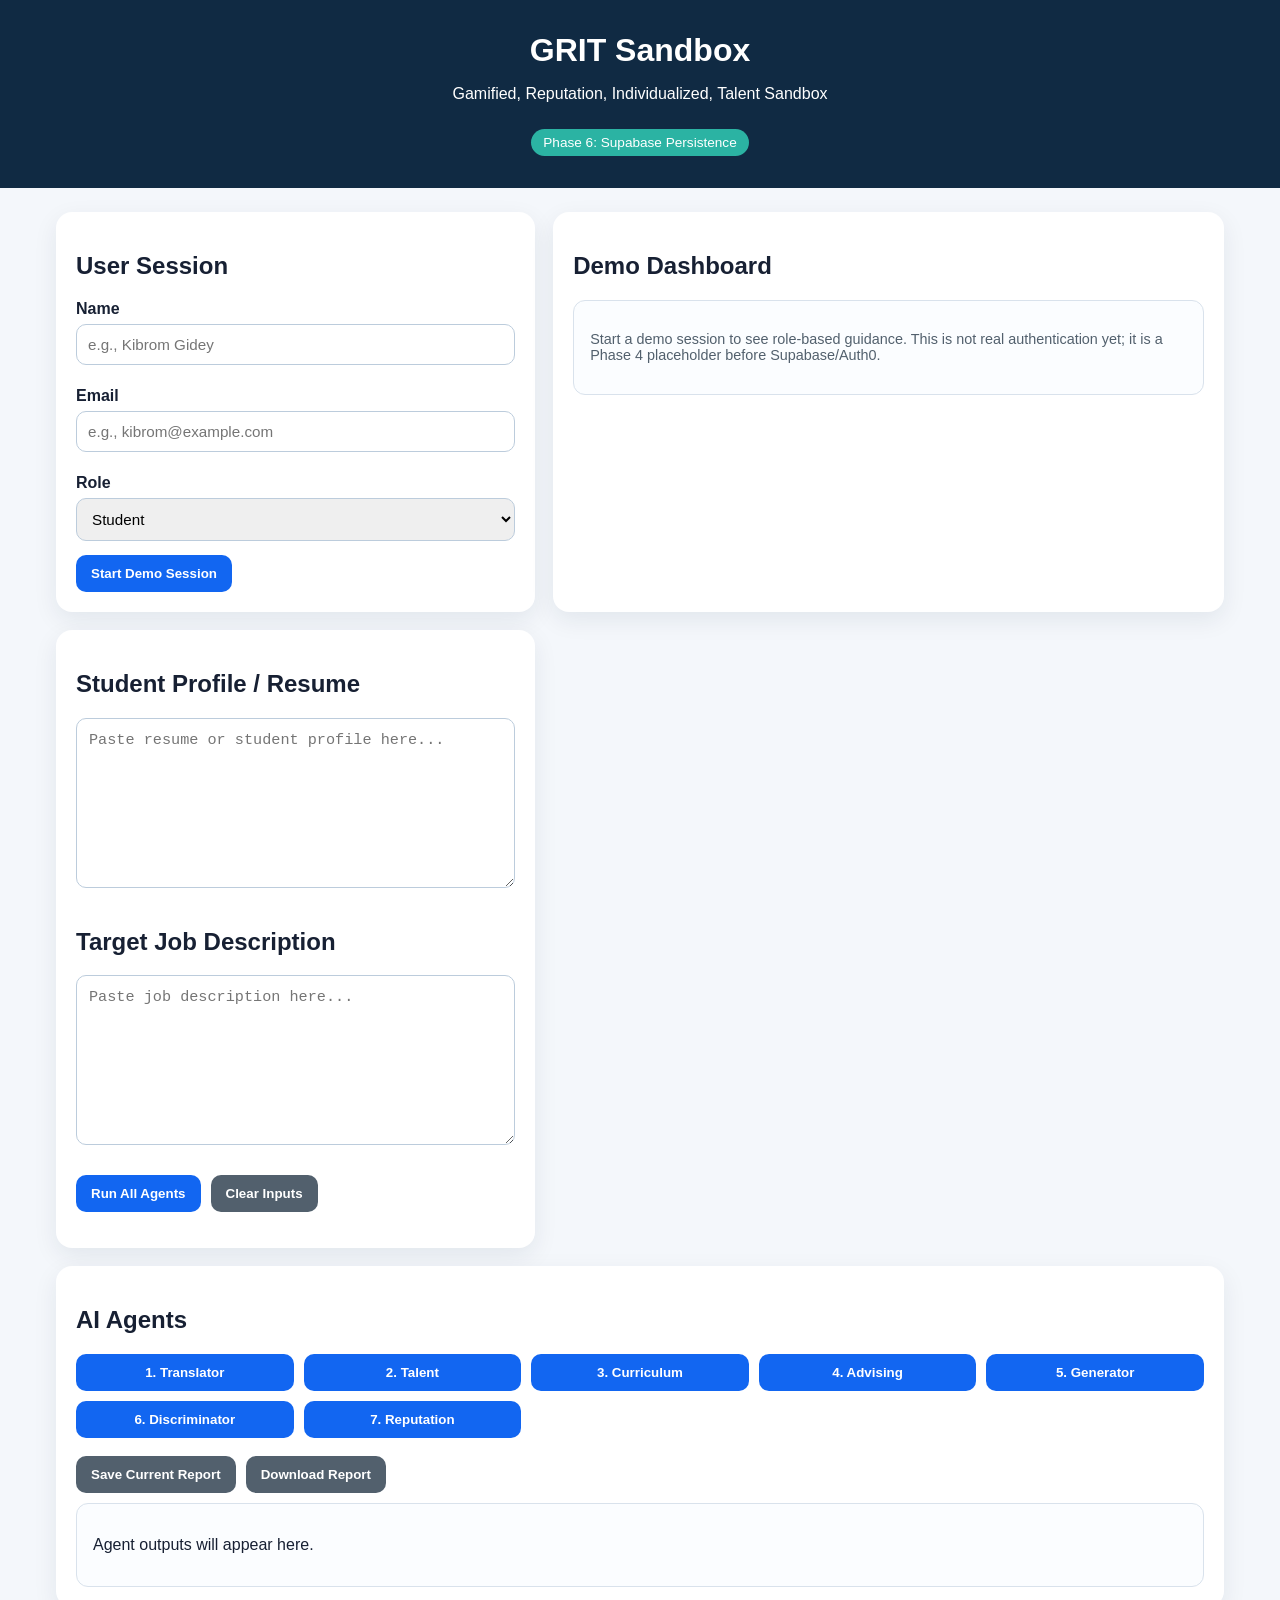
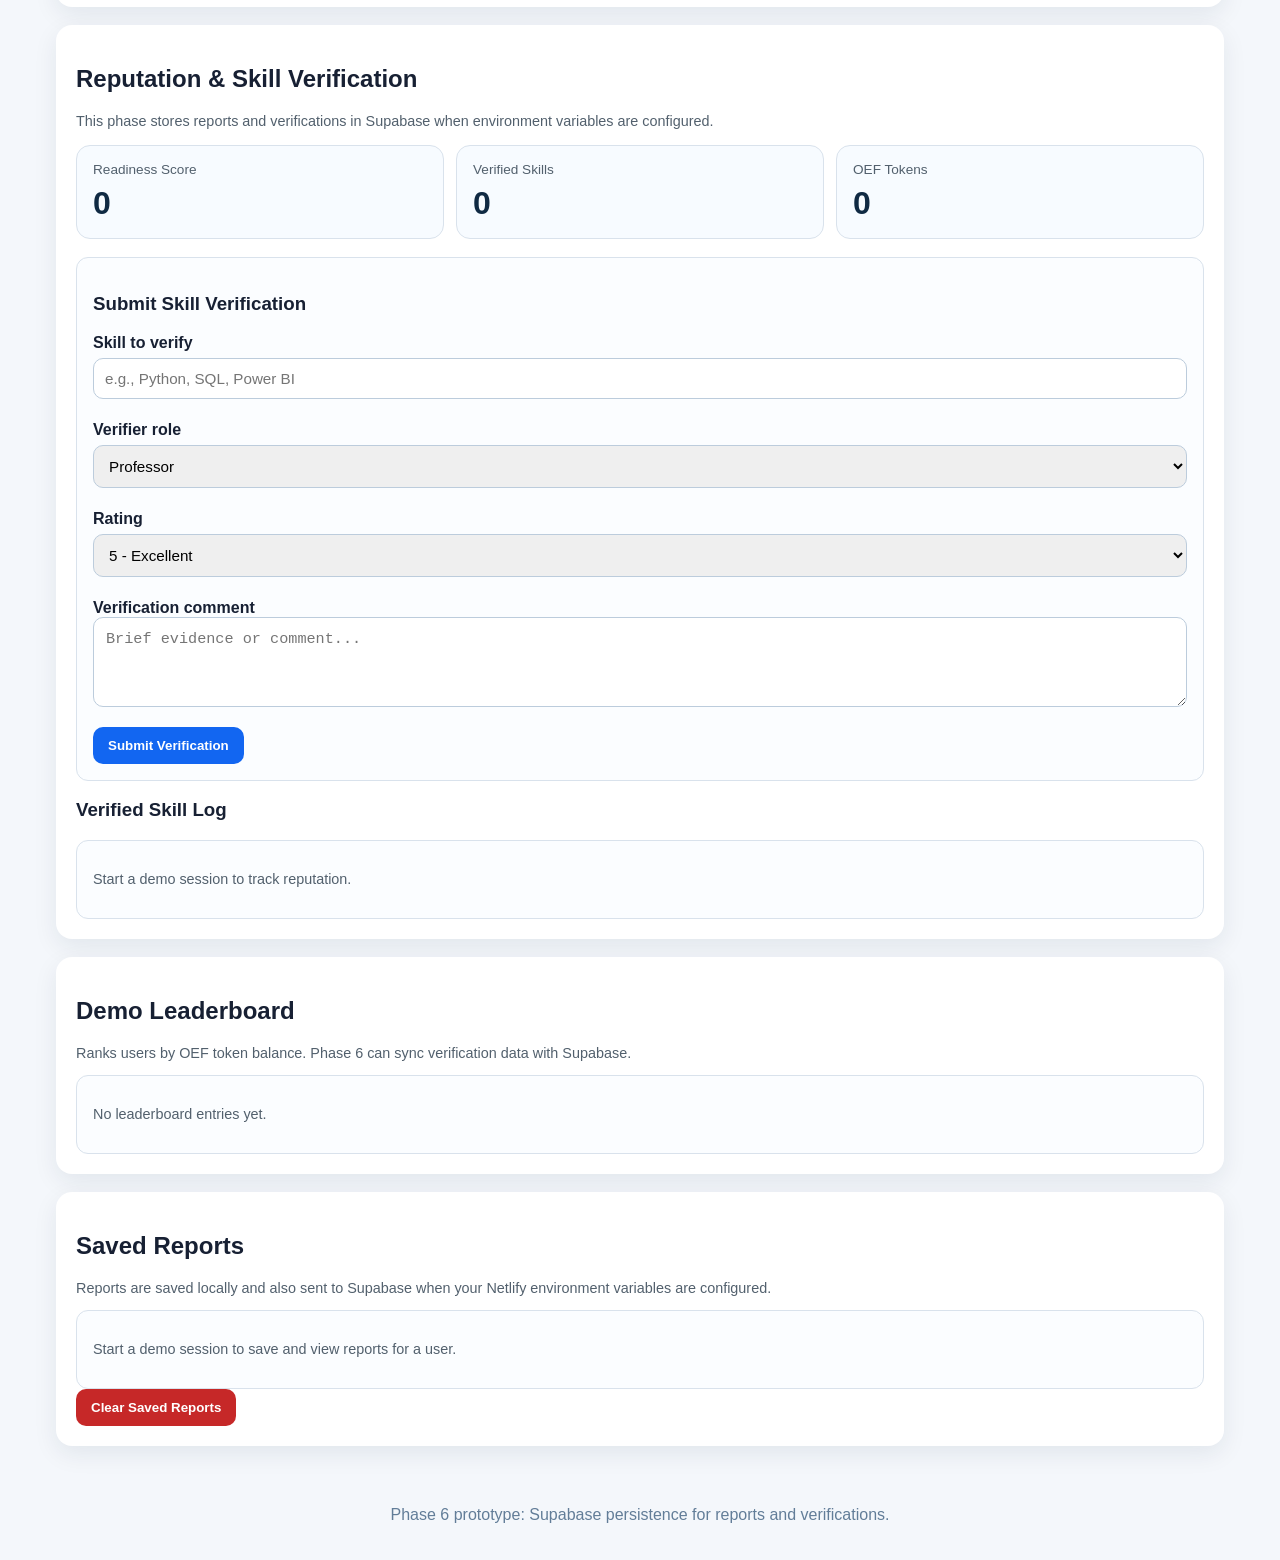
==== commit 050eab02: "Phase 6 - Supabase Persistence" ====
--- a/index.html
+++ b/index.html
@@ -3,14 +3,14 @@
 <head>
   <meta charset="UTF-8" />
   <meta name="viewport" content="width=device-width, initial-scale=1.0" />
-  <title>GRIT Sandbox MVP - Phase 5</title>
+  <title>GRIT Sandbox MVP - Phase 6</title>
   <link rel="stylesheet" href="style.css" />
 </head>
 <body>
   <header>
     <h1>GRIT Sandbox</h1>
     <p>Gamified, Reputation, Individualized, Talent Sandbox</p>
-    <span class="phase-pill">Phase 5: Reputation + Verification</span>
+    <span class="phase-pill">Phase 6: Supabase Persistence</span>
   </header>
 
   <main class="layout">
@@ -90,7 +90,7 @@
 
     <section class="card reputation-card">
       <h2>Reputation & Skill Verification</h2>
-      <p class="small">This phase simulates GRIT reputation tokens before real Hedera integration.</p>
+      <p class="small">This phase stores reports and verifications in Supabase when environment variables are configured.</p>
 
       <div class="score-grid">
         <div class="score-box">
@@ -141,20 +141,20 @@
 
     <section class="card leaderboard-card">
       <h2>Demo Leaderboard</h2>
-      <p class="small">Ranks demo users by OEF token balance stored in this browser.</p>
+      <p class="small">Ranks users by OEF token balance. Phase 6 can sync verification data with Supabase.</p>
       <div id="leaderboardList" class="history-list"></div>
     </section>
 
     <section class="card history-card">
       <h2>Saved Reports</h2>
-      <p class="small">Reports are saved in this browser under the active demo user. This prepares the project for real database persistence later.</p>
+      <p class="small">Reports are saved locally and also sent to Supabase when your Netlify environment variables are configured.</p>
       <div id="historyList" class="history-list"></div>
       <button id="clearHistoryBtn" class="danger">Clear Saved Reports</button>
     </section>
   </main>
 
   <footer>
-    <p>Phase 5 prototype: reputation, verification, and simulated OEF tokens.</p>
+    <p>Phase 6 prototype: Supabase persistence for reports and verifications.</p>
   </footer>
 
   <script src="app.js"></script>
